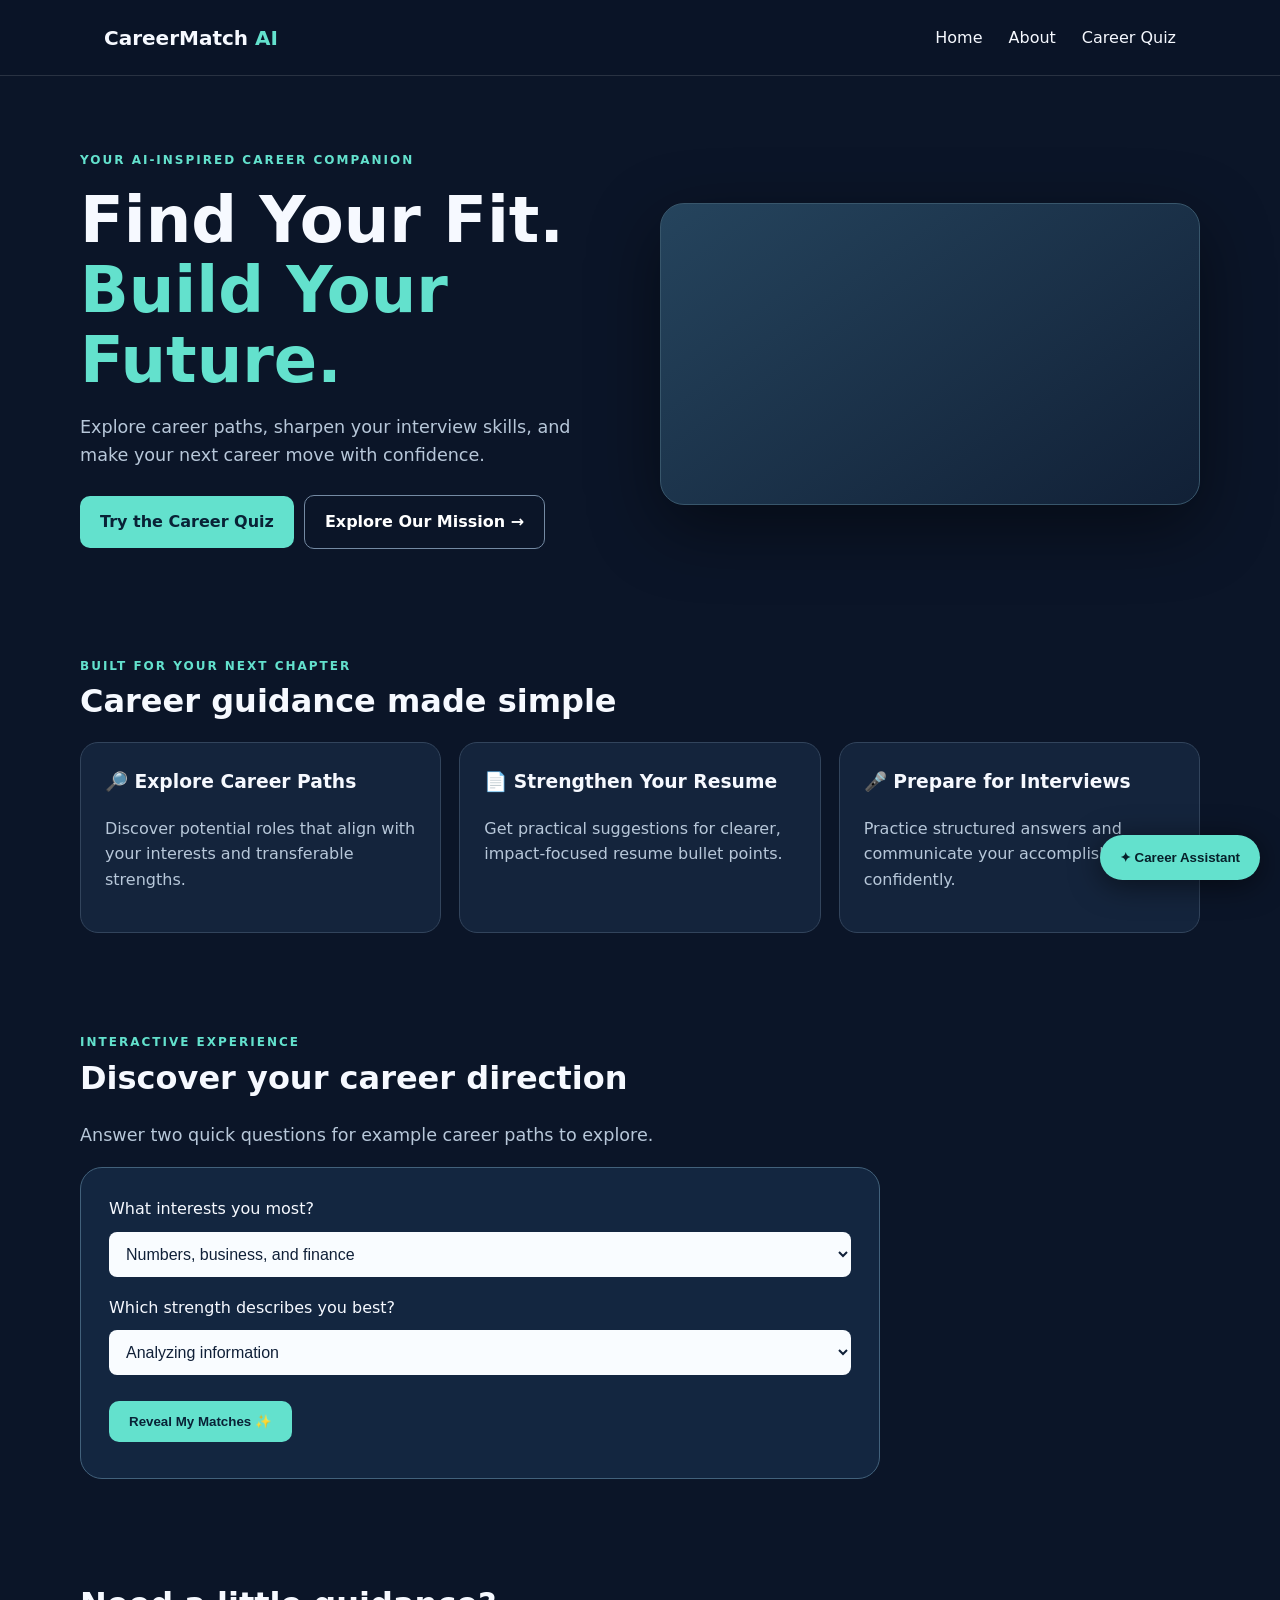
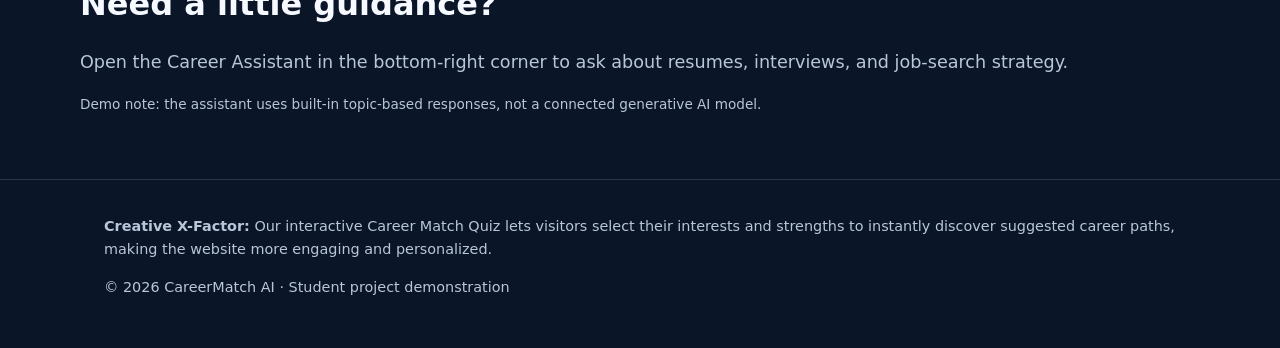
==== index.html @ 26cacca0 "Add files via upload" ====
<!doctype html><html lang="en"><head><meta charset="utf-8"><meta name="viewport" content="width=device-width, initial-scale=1"><title>CareerMatch AI | Find Your Fit</title><meta name="description" content="Explore career paths, prepare for interviews, and discover your next opportunity."><link rel="stylesheet" href="style.css" defer><script src="app.js" defer></script></head><body><header><div class="container nav"><a class="brand" href="index.html">CareerMatch <span>AI</span></a><nav aria-label="Main navigation"><a href="index.html">Home</a><a href="about.html">About</a><a href="#quiz">Career Quiz</a></nav></div></header><main><section class="container hero"><div><div class="eyebrow">Your AI-inspired career companion</div><h1>Find Your Fit.<br><span style="color:var(--teal)">Build Your Future.</span></h1><p>Explore career paths, sharpen your interview skills, and make your next career move with confidence.</p><a class="button" href="#quiz">Try the Career Quiz</a><a class="button secondary" href="about.html">Explore Our Mission →</a></div><div class="video-wrap"><video id="heroVideo" autoplay muted loop playsinline preload="auto" aria-label="CareerMatch AI promotional video"><source src="career-video.mp4" type="video/mp4"></video><div id="videoFallback" class="video-fallback" hidden><strong>Your future starts here</strong>CareerMatch AI — find your next opportunity.</div></div></section><section class="container section"><div class="eyebrow">Built for your next chapter</div><h2>Career guidance made simple</h2><div class="cards"><article class="card"><h3>🔎 Explore Career Paths</h3><p>Discover potential roles that align with your interests and transferable strengths.</p></article><article class="card"><h3>📄 Strengthen Your Resume</h3><p>Get practical suggestions for clearer, impact-focused resume bullet points.</p></article><article class="card"><h3>🎤 Prepare for Interviews</h3><p>Practice structured answers and communicate your accomplishments confidently.</p></article></div></section><section class="container section" id="quiz"><div class="eyebrow">Interactive experience</div><h2>Discover your career direction</h2><p class="intro">Answer two quick questions for example career paths to explore.</p><div class="quiz"><form id="quizForm"><label for="interest">What interests you most?</label><select id="interest" required><option value="numbers">Numbers, business, and finance</option><option value="people">Helping and connecting with people</option><option value="creative">Creative projects and storytelling</option><option value="technology">Technology and solving technical problems</option></select><label for="skill">Which strength describes you best?</label><select id="skill" required><option value="analysis">Analyzing information</option><option value="communication">Communicating with others</option><option value="organization">Planning and organization</option></select><button class="button" type="submit">Reveal My Matches ✨</button></form><div class="result" id="quizResult" role="status" aria-live="polite"></div></div></section><section class="container section"><h2>Need a little guidance?</h2><p class="intro">Open the Career Assistant in the bottom-right corner to ask about resumes, interviews, and job-search strategy.</p><p class="small">Demo note: the assistant uses built-in topic-based responses, not a connected generative AI model.</p></section></main><footer class="footer"><div class="container"><strong>Creative X-Factor:</strong> Our interactive Career Match Quiz lets visitors select their interests and strengths to instantly discover suggested career paths, making the website more engaging and personalized.<p>© 2026 CareerMatch AI · Student project demonstration</p></div></footer></body></html>
---- style.css ----
:root{--navy:#0b1528;--panel:#14243c;--teal:#63e1cd;--white:#f6f9ff;--muted:#b7c7d9}*{box-sizing:border-box}body{margin:0;font-family:Inter,system-ui,-apple-system,Segoe UI,sans-serif;background:var(--navy);color:var(--white);line-height:1.6}a{color:inherit;text-decoration:none}.container{max-width:1120px;margin:auto;padding:0 24px}header{border-bottom:1px solid #ffffff20;position:sticky;top:0;background:#0b1528ed;backdrop-filter:blur(12px);z-index:5}.nav{display:flex;justify-content:space-between;align-items:center;min-height:75px}.brand{font-weight:800;font-size:1.25rem}.brand span{color:var(--teal)}nav{display:flex;gap:26px}nav a:hover{color:var(--teal)}.hero{padding:75px 0 50px;display:grid;grid-template-columns:1fr 1fr;gap:40px;align-items:center}.eyebrow{color:var(--teal);letter-spacing:2px;text-transform:uppercase;font-size:.75rem;font-weight:800}.hero h1{font-size:clamp(2.5rem,5vw,4.6rem);line-height:1.09;margin:16px 0}.hero p,.intro{color:var(--muted);font-size:1.1rem}.button{display:inline-block;border:0;border-radius:10px;background:var(--teal);color:#092236;padding:13px 20px;font-weight:800;cursor:pointer;margin:8px 10px 8px 0}.button.secondary{background:transparent;color:white;border:1px solid #748aa3}.button:hover{filter:brightness(1.1)}.video-wrap{background:linear-gradient(145deg,#25445d,#112036);border:1px solid #38566b;border-radius:24px;overflow:hidden;box-shadow:0 22px 70px #0007;min-height:300px;display:grid;place-items:center}.video-wrap video{width:100%;height:100%;object-fit:cover;min-height:300px}.video-fallback{padding:45px;text-align:center;color:var(--muted)}.video-fallback strong{display:block;color:white;font-size:1.3rem}.section{padding:50px 0}.section h2{font-size:2rem;margin:0 0 15px}.cards{display:grid;grid-template-columns:repeat(3,1fr);gap:18px}.card{background:var(--panel);border:1px solid #32445c;border-radius:18px;padding:24px}.card h3{margin-top:0}.card p{color:var(--muted)}.quiz{background:#132640;border:1px solid #42617b;border-radius:22px;padding:28px;max-width:800px}.quiz select{display:block;width:100%;padding:13px;margin:10px 0 18px;background:#f9fcff;color:#102038;border-radius:8px;border:0;font-size:1rem}.result{padding:18px;border-left:4px solid var(--teal);background:#1c3652;margin-top:15px;border-radius:7px;display:none}.result.visible{display:block}.footer{border-top:1px solid #ffffff22;padding:35px 0;color:var(--muted);font-size:.9rem}.chat-launch{position:fixed;bottom:20px;right:20px;z-index:10;border:0;border-radius:50px;padding:15px 20px;background:var(--teal);color:#06202a;font-weight:800;box-shadow:0 5px 30px #0008;cursor:pointer}.chat{position:fixed;bottom:85px;right:20px;width:min(365px,calc(100vw - 30px));height:480px;background:#f8fbff;color:#14243c;border-radius:17px;box-shadow:0 12px 55px #0009;z-index:10;display:none;flex-direction:column;overflow:hidden}.chat.open{display:flex}.chat-head{background:#14243c;color:white;padding:15px;display:flex;justify-content:space-between}.chat-head button{background:none;border:0;color:white;font-size:20px;cursor:pointer}.messages{flex:1;overflow:auto;padding:14px}.bubble{padding:10px 13px;border-radius:12px;background:#e7eff8;margin-bottom:10px;max-width:92%;font-size:.9rem;white-space:pre-wrap}.bubble.user{background:#bdf4e9;margin-left:auto}.chat-form{display:flex;border-top:1px solid #ddd;padding:10px;gap:7px}.chat-form input{flex:1;min-width:0;padding:11px;border:1px solid #bbc7d4;border-radius:7px}.chat-form button{background:#146a66;color:white;border:0;border-radius:7px;padding:0 13px;cursor:pointer}.small{font-size:.85rem;color:var(--muted)}.about-hero{padding:70px 0 25px;max-width:800px}.about-hero h1{font-size:clamp(2.5rem,5vw,4rem);line-height:1.1}.steps{counter-reset:step}.step{margin:15px 0;padding:20px;border-left:3px solid var(--teal);background:var(--panel);border-radius:8px}@media(max-width:760px){.hero{grid-template-columns:1fr;padding-top:40px}.cards{grid-template-columns:1fr}nav{gap:12px}.video-wrap{min-height:220px}}
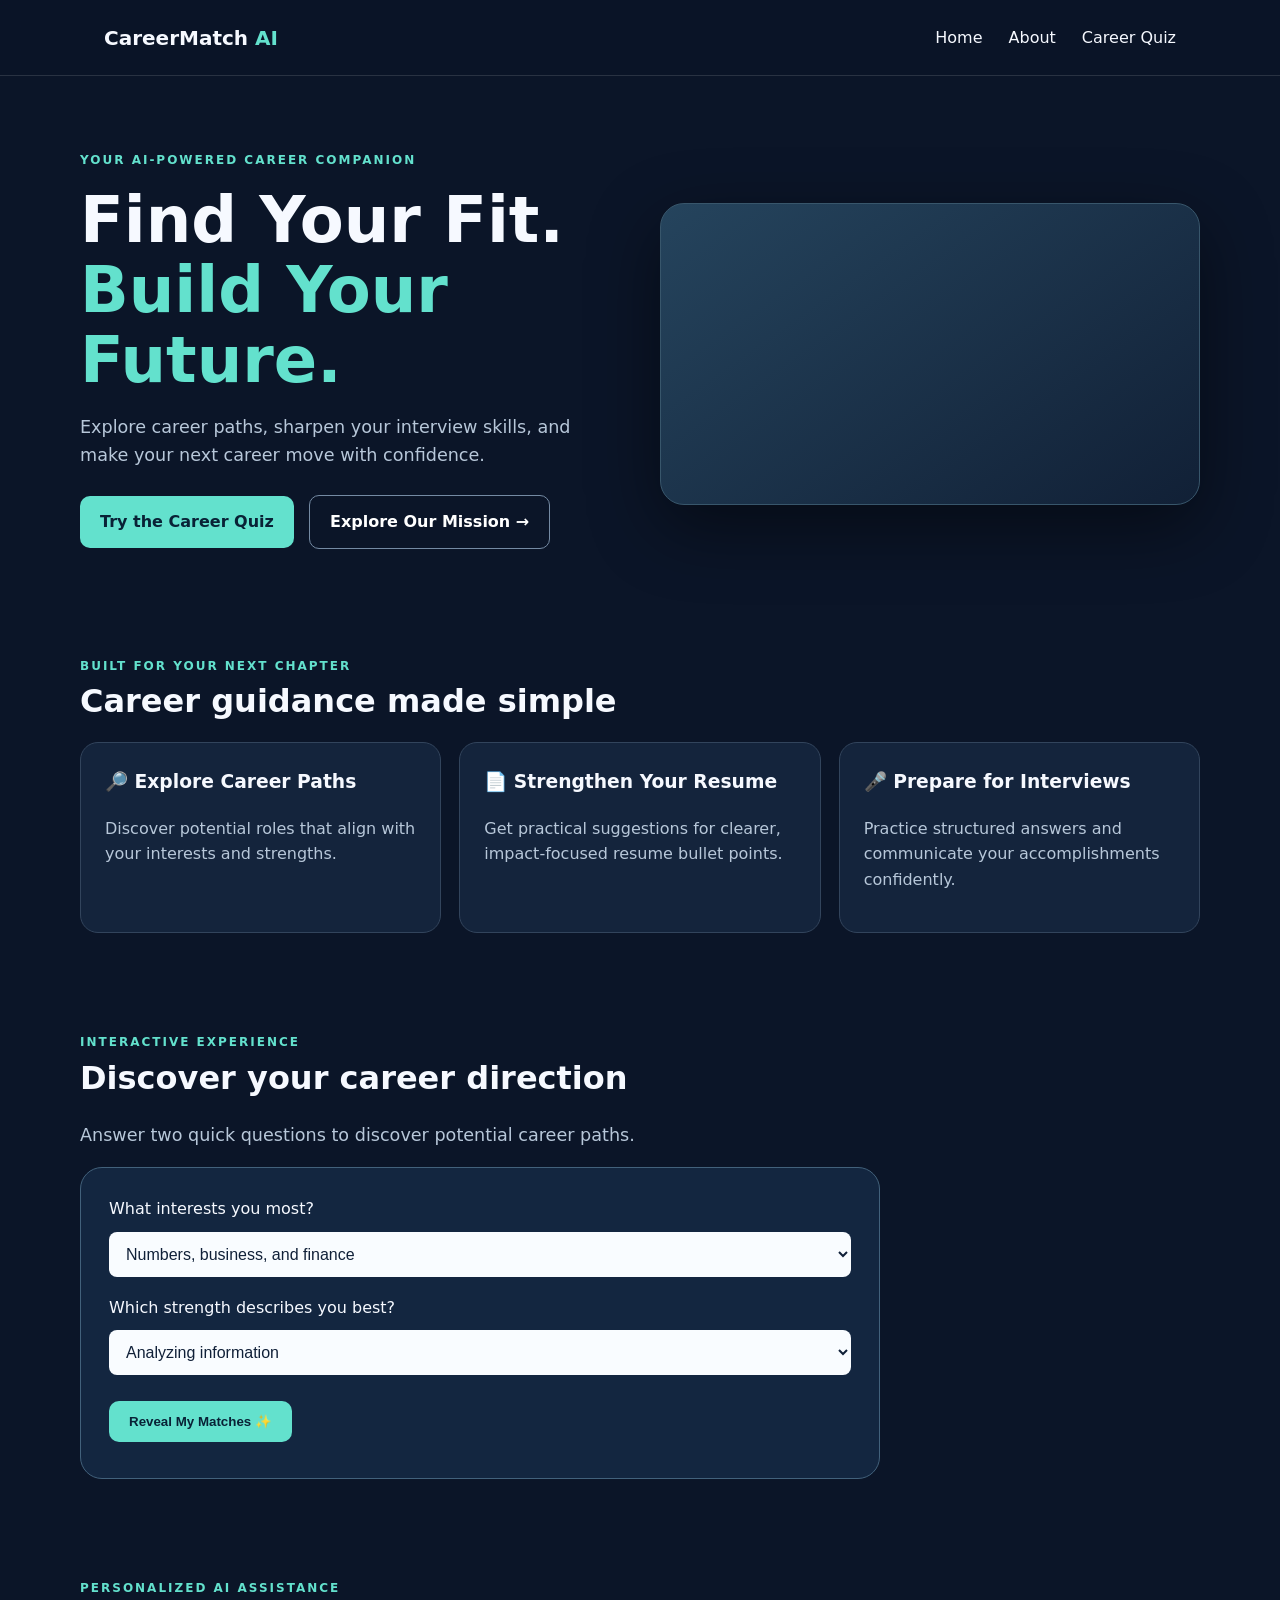
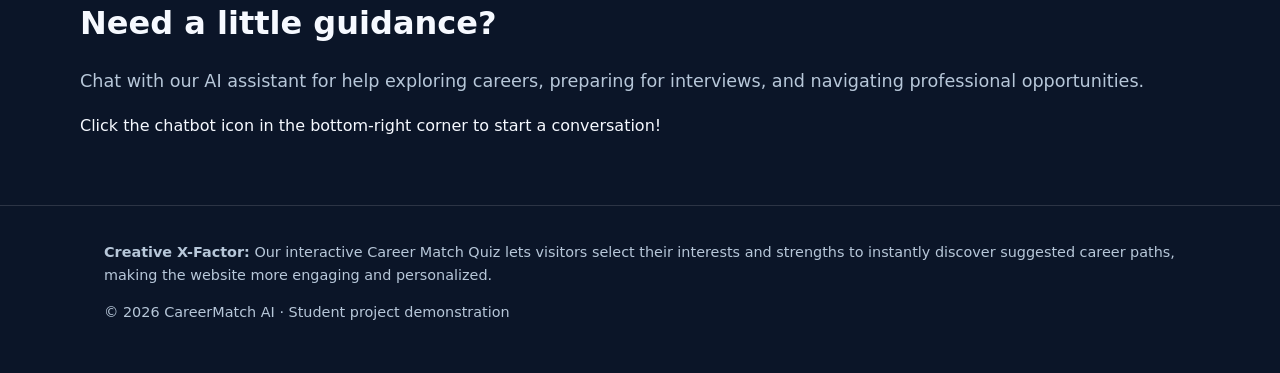
==== commit 92c4eda0: "Update index.html with new chatbot integration" ====
--- a/index.html
+++ b/index.html
@@ -1 +1,264 @@
-<!doctype html><html lang="en"><head><meta charset="utf-8"><meta name="viewport" content="width=device-width, initial-scale=1"><title>CareerMatch AI | Find Your Fit</title><meta name="description" content="Explore career paths, prepare for interviews, and discover your next opportunity."><link rel="stylesheet" href="style.css" defer><script src="app.js" defer></script></head><body><header><div class="container nav"><a class="brand" href="index.html">CareerMatch <span>AI</span></a><nav aria-label="Main navigation"><a href="index.html">Home</a><a href="about.html">About</a><a href="#quiz">Career Quiz</a></nav></div></header><main><section class="container hero"><div><div class="eyebrow">Your AI-inspired career companion</div><h1>Find Your Fit.<br><span style="color:var(--teal)">Build Your Future.</span></h1><p>Explore career paths, sharpen your interview skills, and make your next career move with confidence.</p><a class="button" href="#quiz">Try the Career Quiz</a><a class="button secondary" href="about.html">Explore Our Mission →</a></div><div class="video-wrap"><video id="heroVideo" autoplay muted loop playsinline preload="auto" aria-label="CareerMatch AI promotional video"><source src="career-video.mp4" type="video/mp4"></video><div id="videoFallback" class="video-fallback" hidden><strong>Your future starts here</strong>CareerMatch AI — find your next opportunity.</div></div></section><section class="container section"><div class="eyebrow">Built for your next chapter</div><h2>Career guidance made simple</h2><div class="cards"><article class="card"><h3>🔎 Explore Career Paths</h3><p>Discover potential roles that align with your interests and transferable strengths.</p></article><article class="card"><h3>📄 Strengthen Your Resume</h3><p>Get practical suggestions for clearer, impact-focused resume bullet points.</p></article><article class="card"><h3>🎤 Prepare for Interviews</h3><p>Practice structured answers and communicate your accomplishments confidently.</p></article></div></section><section class="container section" id="quiz"><div class="eyebrow">Interactive experience</div><h2>Discover your career direction</h2><p class="intro">Answer two quick questions for example career paths to explore.</p><div class="quiz"><form id="quizForm"><label for="interest">What interests you most?</label><select id="interest" required><option value="numbers">Numbers, business, and finance</option><option value="people">Helping and connecting with people</option><option value="creative">Creative projects and storytelling</option><option value="technology">Technology and solving technical problems</option></select><label for="skill">Which strength describes you best?</label><select id="skill" required><option value="analysis">Analyzing information</option><option value="communication">Communicating with others</option><option value="organization">Planning and organization</option></select><button class="button" type="submit">Reveal My Matches ✨</button></form><div class="result" id="quizResult" role="status" aria-live="polite"></div></div></section><section class="container section"><h2>Need a little guidance?</h2><p class="intro">Open the Career Assistant in the bottom-right corner to ask about resumes, interviews, and job-search strategy.</p><p class="small">Demo note: the assistant uses built-in topic-based responses, not a connected generative AI model.</p></section></main><footer class="footer"><div class="container"><strong>Creative X-Factor:</strong> Our interactive Career Match Quiz lets visitors select their interests and strengths to instantly discover suggested career paths, making the website more engaging and personalized.<p>© 2026 CareerMatch AI · Student project demonstration</p></div></footer></body></html>
+
+<!doctype html>
+<html lang="en">
+<head>
+  <meta charset="utf-8">
+  <meta name="viewport" content="width=device-width, initial-scale=1">
+
+  <title>CareerMatch AI | Find Your Fit</title>
+
+  <meta name="description"
+    content="Explore career paths, prepare for interviews, and discover your next opportunity.">
+
+  <link rel="stylesheet" href="style.css">
+  <script src="app.js?v=5" defer></script>
+</head>
+
+<body>
+
+<header>
+  <div class="container nav">
+    <a class="brand" href="index.html">
+      CareerMatch <span>AI</span>
+    </a>
+
+    <nav aria-label="Main navigation">
+      <a href="index.html">Home</a>
+      <a href="about.html">About</a>
+      <a href="#quiz">Career Quiz</a>
+    </nav>
+  </div>
+</header>
+
+<main>
+
+  <!-- HERO SECTION -->
+  <section class="container hero">
+    <div>
+      <div class="eyebrow">
+        Your AI-powered career companion
+      </div>
+
+      <h1>
+        Find Your Fit.<br>
+        <span style="color:var(--teal)">
+          Build Your Future.
+        </span>
+      </h1>
+
+      <p>
+        Explore career paths, sharpen your interview
+        skills, and make your next career move
+        with confidence.
+      </p>
+
+      <a class="button" href="#quiz">
+        Try the Career Quiz
+      </a>
+
+      <a class="button secondary" href="about.html">
+        Explore Our Mission →
+      </a>
+    </div>
+
+    <div class="video-wrap">
+      <video
+        id="heroVideo"
+        autoplay
+        muted
+        loop
+        playsinline
+        preload="auto"
+        aria-label="CareerMatch AI promotional video">
+
+        <source
+          src="career-video.mp4"
+          type="video/mp4">
+
+      </video>
+
+      <div
+        id="videoFallback"
+        class="video-fallback"
+        hidden>
+
+        <strong>Your future starts here</strong>
+        CareerMatch AI — find your next opportunity.
+
+      </div>
+    </div>
+  </section>
+
+  <!-- CAREER SERVICES -->
+  <section class="container section">
+
+    <div class="eyebrow">
+      Built for your next chapter
+    </div>
+
+    <h2>Career guidance made simple</h2>
+
+    <div class="cards">
+
+      <article class="card">
+        <h3>🔎 Explore Career Paths</h3>
+        <p>
+          Discover potential roles that align
+          with your interests and strengths.
+        </p>
+      </article>
+
+      <article class="card">
+        <h3>📄 Strengthen Your Resume</h3>
+        <p>
+          Get practical suggestions for clearer,
+          impact-focused resume bullet points.
+        </p>
+      </article>
+
+      <article class="card">
+        <h3>🎤 Prepare for Interviews</h3>
+        <p>
+          Practice structured answers and
+          communicate your accomplishments
+          confidently.
+        </p>
+      </article>
+
+    </div>
+  </section>
+
+  <!-- INTERACTIVE CAREER QUIZ -->
+  <section class="container section" id="quiz">
+
+    <div class="eyebrow">
+      Interactive experience
+    </div>
+
+    <h2>Discover your career direction</h2>
+
+    <p class="intro">
+      Answer two quick questions to discover
+      potential career paths.
+    </p>
+
+    <div class="quiz">
+
+      <form id="quizForm">
+
+        <label for="interest">
+          What interests you most?
+        </label>
+
+        <select id="interest" required>
+          <option value="numbers">
+            Numbers, business, and finance
+          </option>
+
+          <option value="people">
+            Helping and connecting with people
+          </option>
+
+          <option value="creative">
+            Creative projects and storytelling
+          </option>
+
+          <option value="technology">
+            Technology and solving technical problems
+          </option>
+        </select>
+
+        <label for="skill">
+          Which strength describes you best?
+        </label>
+
+        <select id="skill" required>
+          <option value="analysis">
+            Analyzing information
+          </option>
+
+          <option value="communication">
+            Communicating with others
+          </option>
+
+          <option value="organization">
+            Planning and organization
+          </option>
+        </select>
+
+        <button class="button" type="submit">
+          Reveal My Matches ✨
+        </button>
+
+      </form>
+
+      <div
+        class="result"
+        id="quizResult"
+        role="status"
+        aria-live="polite">
+      </div>
+
+    </div>
+  </section>
+
+  <!-- AI CHATBOT SECTION -->
+  <section class="container section">
+
+    <div class="eyebrow">
+      Personalized AI assistance
+    </div>
+
+    <h2>Need a little guidance?</h2>
+
+    <p class="intro">
+      Chat with our AI assistant for help
+      exploring careers, preparing for interviews,
+      and navigating professional opportunities.
+    </p>
+
+    <p>
+      Click the chatbot icon in the bottom-right
+      corner to start a conversation!
+    </p>
+
+  </section>
+
+</main>
+
+<!-- X-FACTOR DESCRIPTION -->
+<footer class="footer">
+
+  <div class="container">
+
+    <strong>Creative X-Factor:</strong>
+    Our interactive Career Match Quiz lets visitors
+    select their interests and strengths to instantly
+    discover suggested career paths, making the
+    website more engaging and personalized.
+
+    <p>
+      © 2026 CareerMatch AI · Student project demonstration
+    </p>
+
+  </div>
+
+</footer>
+
+<!-- CHATLING AI CHATBOT -->
+<script>
+  window.chtlConfig = {
+    chatbotId: "2241969531"
+  };
+</script>
+
+<script
+  async
+  data-id="2241969531"
+  id="chtl-script"
+  type="text/javascript"
+  src="https://chatling.ai/js/embed.js">
+</script>
+
+</body>
+</html>
